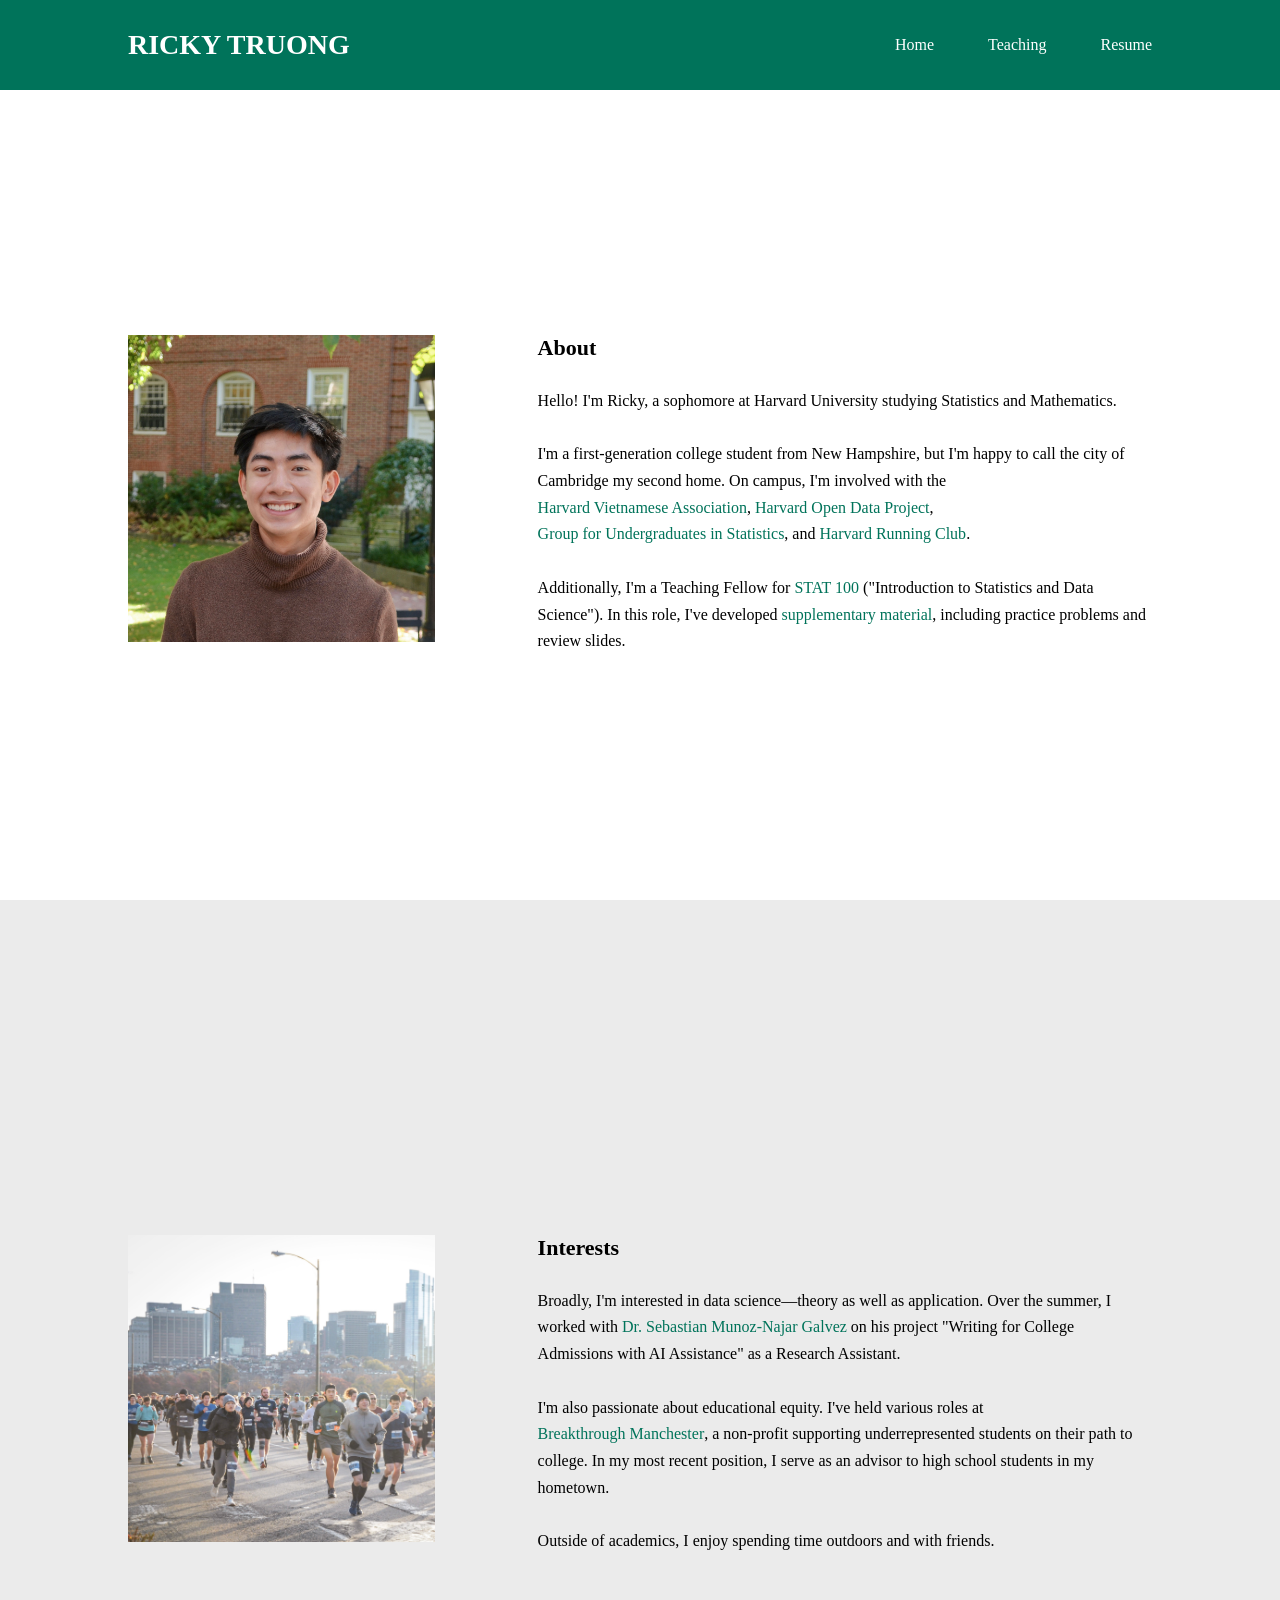
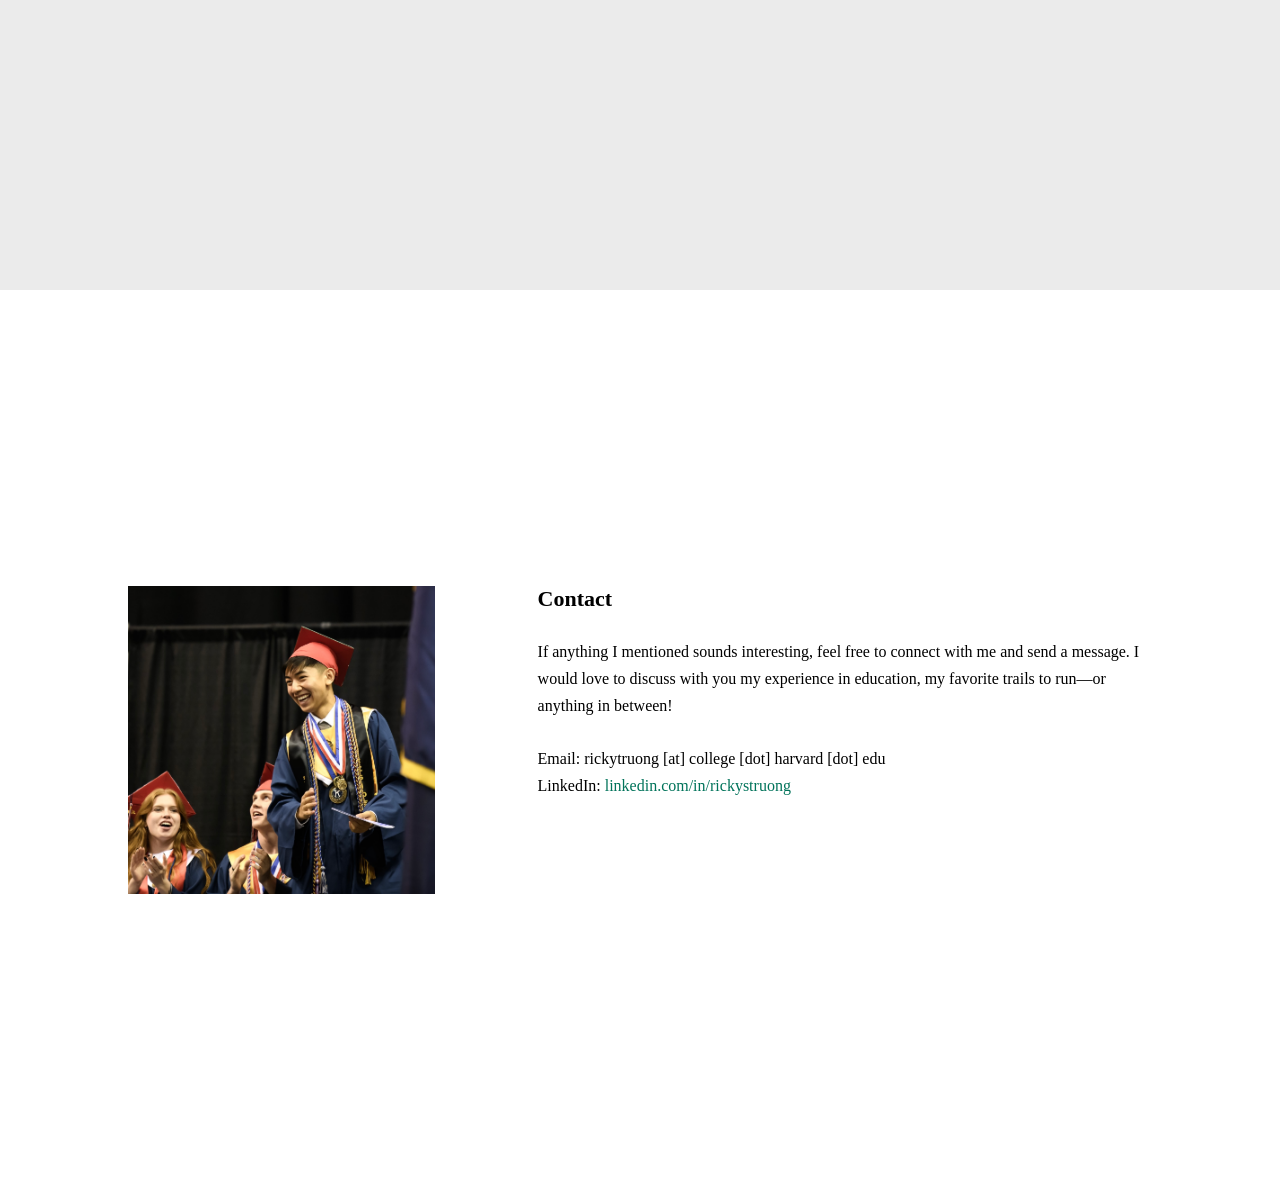
==== index.html @ 7800cd8e "Update index.html" ====
<!DOCTYPE html>
<html lang="en">
  <head>
    <meta charset="utf-8">
    <meta name="viewport" content="width=device-width, initial-scale=1">
    <title>Ricky Truong</title>
    <link rel="stylesheet" href="index.css">
    <script defer src="index.js"></script>
  </head>

  <body>
    <!-- Nav Bar -->
    <nav class="nav">
      <!-- Padding -->
      <div class="padding">
        <!-- Logo -->
        <a class="logo" href="index.html">
          <h1>RICKY TRUONG</h1>
        </a>
        <!-- Links -->
        <ul class="nav-link">
          <li><a class="header-link" href="index.html">Home</a></li>
          <li><a class="header-link" href="teaching.html">Teaching</a></li>
          <li><a class="header-link" href="ricky_truong_public_resume.pdf#zoom=page-fit" target="_blank" rel="noopener noreferrer">Resume</a></li>
        </ul>
      </div>
    </nav>

    <!-- Section: About -->
    <section id="about">
      <!-- Container -->
      <div class="container">
        <!-- Image -->
        <div class="hidden">
          <div class="image">
            <img src="headshot.jpg" alt="Ricky Truong, Headshot">
          </div>
        </div>
        <!-- Text -->
        <div class="hidden">
          <div class="text">
            <h2>
              About
            </h2>
          </div>
        </div>
        <!-- Text -->
        <div class="hidden">
          <div class="text">
            <p>
              <br>
              Hello! I'm Ricky, a sophomore at Harvard University studying Statistics and Mathematics.
            </p>
          </div>
        </div>
        <!-- Text -->
        <div class="hidden">
          <div class="text">
            <p>
              <br>
              I'm a first-generation college student from New Hampshire, but I'm happy to call the city of Cambridge my second home.
              On campus, I'm involved with the
              <a class="paragraph-link" href="https://harvardhva.wixsite.com/harvardviet" target="_blank" rel="noopener noreferrer">Harvard Vietnamese Association</a>,
              <a class="paragraph-link" href="https://hodp.org/" target="_blank" rel="noopener noreferrer">Harvard Open Data Project</a>,
              <a class="paragraph-link" href="https://gushclub.org/" target="_blank" rel="noopener noreferrer">Group for Undergraduates in Statistics</a>, and
              <a class="paragraph-link" href="http://harvardrunningclub.com/" target="_blank" rel="noopener noreferrer">Harvard Running Club</a>.
            </p>
          </div>
        </div>
        <!-- Text -->
        <div class="hidden">
          <div class="text">
            <p>
              <br>
              Additionally, I'm a Teaching Fellow for
              <a class="paragraph-link" href="https://qrd.college.harvard.edu/directory/stat-100/" target="_blank" rel="noopener noreferrer">STAT 100</a>
              ("Introduction to Statistics and Data Science").
              In this role, I've developed
              <a class="paragraph-link" href="teaching.html" rel="noopener noreferrer">supplementary material</a>,
              including practice problems and review slides.
            </p>
          </div>
        </div>
      </div>
    </section>

    <!-- Section: Interests -->
    <section id="interests">
      <!-- Container -->
      <div class="container">
        <!-- Image -->
        <div class="hidden">
          <div class="image">
            <img src="running.jpg" alt="Ricky Truong, Cambridge Half Marathon">
          </div>
        </div>
        <!-- Text -->
        <div class="hidden">
          <div class="text">
            <h2>
              Interests
            </h2>
          </div>
        </div>
        <!-- Text -->
        <div class="hidden">
          <div class="text">
            <p>
              <br>
              Broadly, I'm interested in data science—theory as well as application.
              Over the summer, I worked with
              <a class="paragraph-link" href="https://www.gse.harvard.edu/directory/faculty/sebastian-munoz-najar-galvez" target="_blank" rel="noopener noreferrer">Dr. Sebastian Munoz-Najar Galvez</a>
              on his project "Writing for College Admissions with AI Assistance" as a Research Assistant.
            </p>
          </div>
        </div>
        <!-- Text -->
        <div class="hidden">
          <div class="text">
            <p>
              <br>
              I'm also passionate about educational equity.
              I've held various roles at
              <a class="paragraph-link" href="https://www.breakthroughmanchester.org/" target="_blank" rel="noopener noreferrer">Breakthrough Manchester</a>,
              a non-profit supporting underrepresented students on their path to college.
              In my most recent position, I serve as an advisor to high school students in my hometown.
            </p>
          </div>
        </div>
        <!-- Text -->
        <div class="hidden">
          <div class="text">
            <p>
              <br>
              Outside of academics, I enjoy spending time outdoors and with friends.
            </p>
          </div>
        </div>
      </div>
    </section>

    <!-- Section: Contact -->
    <section id="contact">
      <!-- Container -->
      <div class="container">
        <!-- Image -->
        <div class="hidden">
          <div class="image">
            <img src="graduation.png" alt="Ricky Truong, High School Graduation">
          </div>
        </div>
        <!-- Text -->
        <div class="hidden">
          <div class="text">
            <h2>
              Contact
            </h2>
          </div>
        </div>
        <!-- Text -->
        <div class="hidden">
          <div class="text">
            <p>
              <br>
              If anything I mentioned sounds interesting, feel free to connect with me and send a message.
              I would love to discuss with you my experience in education, my favorite trails to run—or anything in between!
            </p>
          </div>
        </div>
        <!-- Text -->
        <div class="hidden">
          <div class="text">
            <p>
              <br>
              Email: rickytruong [at] college [dot] harvard [dot] edu
            </p>
          </div>
        </div>
        <!-- Text -->
        <div class="hidden">
          <div class="text">
            <p>
              LinkedIn:
              <a class="paragraph-link" href="https://www.linkedin.com/in/rickystruong" target="_blank" rel="noopener noreferrer">linkedin.com/in/rickystruong</a>
            </p>
          </div>
        </div>
      </div>
    </section>
  </body>
</html>
---- index.css ----
/* Variables */
:root{
    --teal:rgba(0, 115, 90, 1);
    --teal-hover:rgba(0, 115, 90, 0.67);
    --white-hover:rgba(255, 255, 255, 0.67);
    --space-grey:rgba(235, 235, 235, 1);
    --nav-height:90px;
}

/* Universal */
*, *::before, *::after{
    font-family:'Georgia';
    box-sizing:content-box;
    margin:0;
    padding:0;
}
html, body{
    height:100%;
    width:100%;
    scroll-behavior:smooth;
}
a{
    text-decoration:none;
    cursor:pointer;
}
ul{
    list-style:none;
}

/* Navigation Bar */
.nav{
    height:var(--nav-height);
    background-color:var(--teal);
    transition:0.5s;
    z-index:2;
    position:fixed;
    width:100%;
}
.nav-hidden{
    transform:translateY(calc(-1 * var(--nav-height)));
}
.nav .padding{
    display:flex;
    justify-content:flex-end;
    align-items:center;
    height:var(--nav-height);
    padding:0 10%;
}
.nav-link li{
    display:inline-block;
    padding:0 25px;
}
.nav-link li:nth-child(3){
    padding-right:0;
}
.nav-link li a{
    color:white;
    font-size:16px;
}
.logo{
    margin-right:auto;
}
h1{
    font-weight:bold;
    font-size:28px;
    color:white;
}
h1:hover, .header-link:hover{
    color:var(--white-hover);
}

/* Text */
h2{
    font-size:22px;
    color:black;
}
p{
    font-size:16px;
    line-height:1.67;
    text-align:left;
    color:black;
}
.paragraph-link{
    display:inline-block;
    position:relative;
    color:var(--teal);
}
.paragraph-link::before{
    content:"";
    position:absolute;
    left:0;
    bottom:0;
    width:0;
    height:2px;
    background-color:var(--teal-hover);
    transition:0.5s ease;
}
.paragraph-link:hover{
    color:var(--teal-hover);
}
.paragraph-link:hover::before{
    width:100%;
}

/* Sections */
section{
    height:100%;
    width:100%;
    display:grid;
    place-items:center;
    align-content:center;
}
section .content{
    display:grid;
    place-items:center;
    justify-content:space-between;
    flex-direction:column;
}
section .container{
    padding:0 10%;
}
section .container img{
    width:30%;
    float:left;
}
section .container .text{
    padding-left:40%;
}
#about{
    padding-top:var(--nav-height);
    height:calc(100% - var(--nav-height));
}
#interests{
    height:110%;
    background-color:var(--space-grey);
}

/* JavaScript Animations */
.container .hidden{
    opacity:0;
    filter:blur(5px);
    transition:all 1.25s ease;
}
.container .hidden:nth-child(1){
    transition-delay:0.1s;
}
.container .hidden:nth-child(2){
    transition-delay:0.15s;
}
.container .hidden:nth-child(3){
    transition-delay:0.2s;
}
.container .hidden:nth-child(4){
    transition-delay:0.25s;
}
.container .hidden:nth-child(5){
    transition-delay:0.3s;
}
.container .appear{
    opacity:1;
    filter:blur(0);
}

/* Responsive */
@media(prefers-reduced-motion){
    .container{
        transition:none;
    }
}
@media screen and (orientation:portrait){
    /* Variables */
    :root{
        --nav-height:70px;
    }
    /* Text */
    h1{
        font-size:16px;
    }
    h2{
        font-size:16px;
    }
    p{
        font-size:12px;
    }
    .nav-link li a{
        font-size:10px;
    }
    /* Navigation Bar */
    .nav-link li{
        padding:0 10px;
    }
    /* Sections (ONLY FOR INDEX.CSS, NOT FOR TEACHING.CSS) */
    section .container{
        display:block;
    }
    section .container img{
        width:50%;
        padding: 0 25% 10% 25%;
    }
    section .container .text{
        padding:0;
    }
}
@media screen and (max-width:1000px) and (max-height:500px){
    /* Variables */
    :root{
        --nav-height:70px;
    }
    /* Text */
    h1{
        font-size:18px;
    }
    h2{
        font-size:14px;
    }
    p{
        font-size:10px;
    }
    .nav-link li a{
        font-size:12px;
    }
    /* Navigation Bar */
    .nav-link li{
        padding:0 20px;
    }
    /* Sections (ONLY FOR INDEX.CSS, NOT FOR TEACHING.CSS) */
    section .container img{
        width:25%;
    }
    section .container .text{
        padding-left:35%;
    }
}

/* Padding/Margin: Top Right Bottom Left */
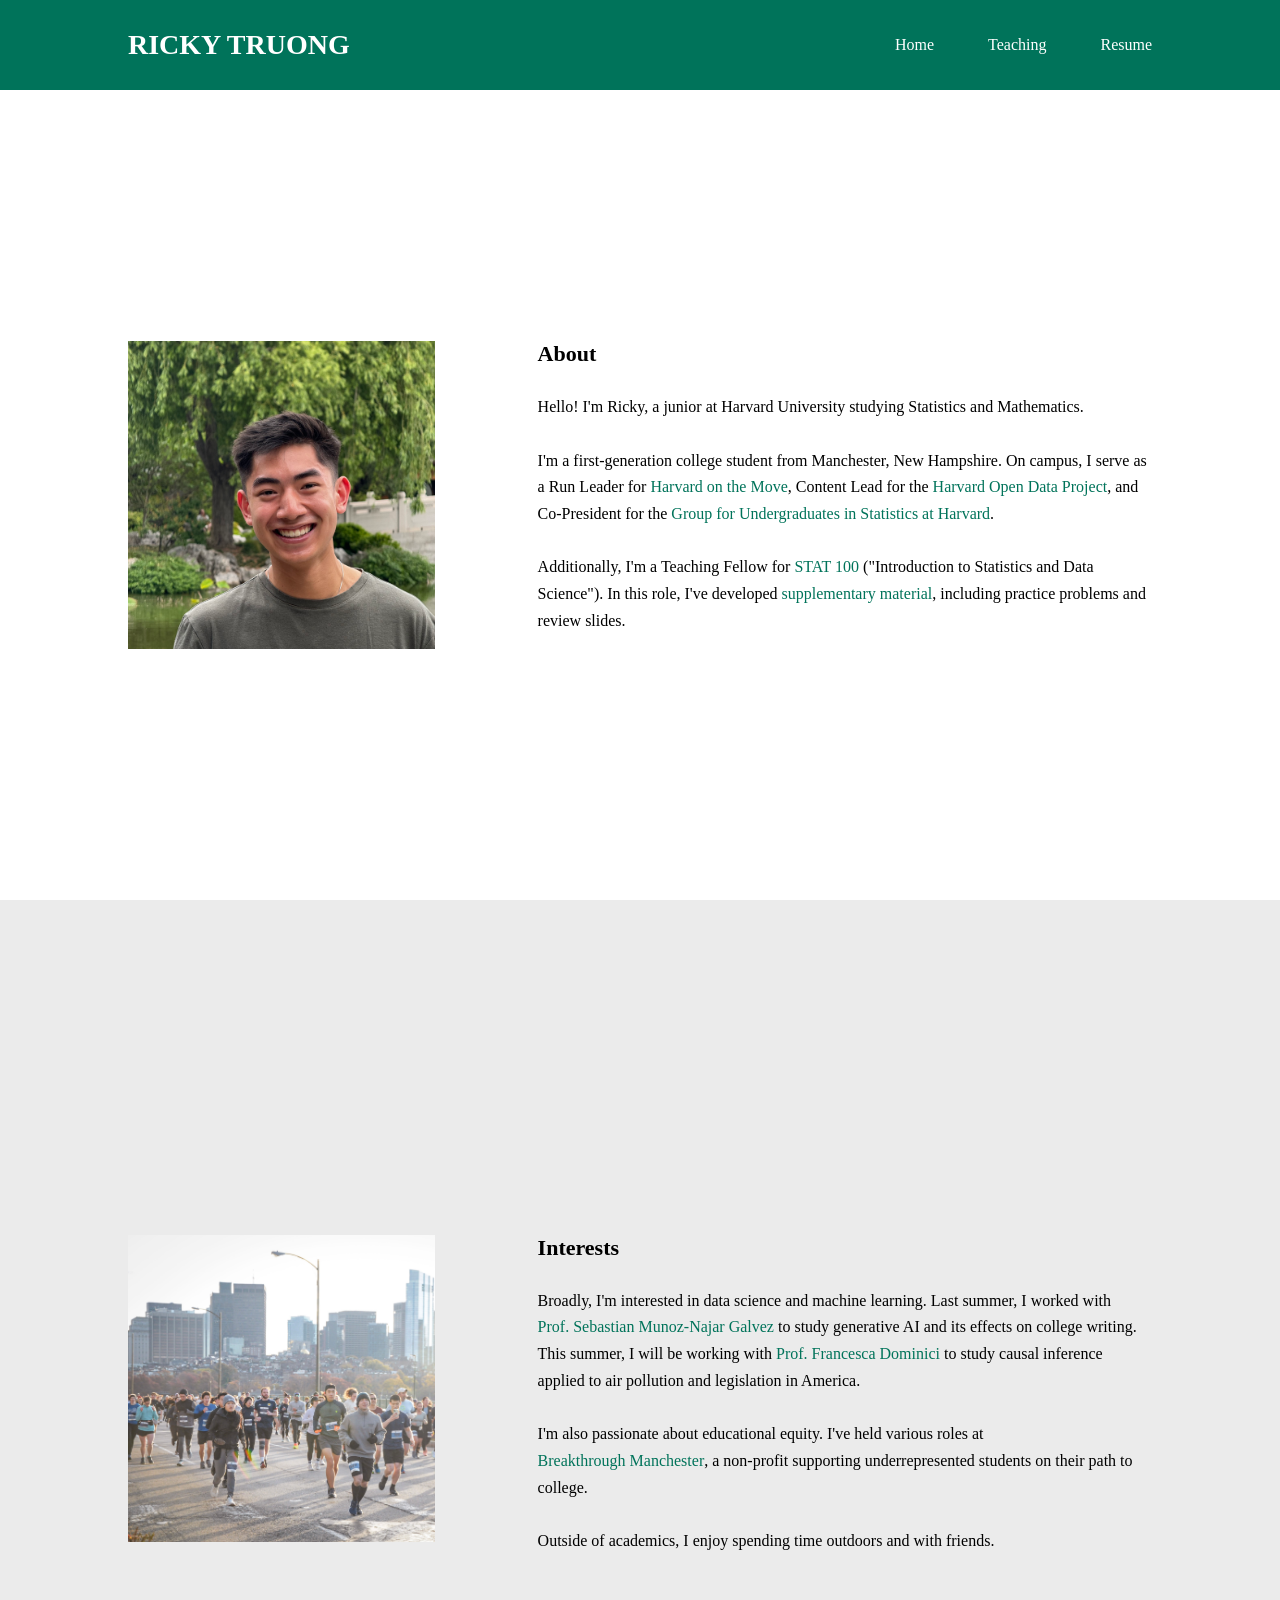
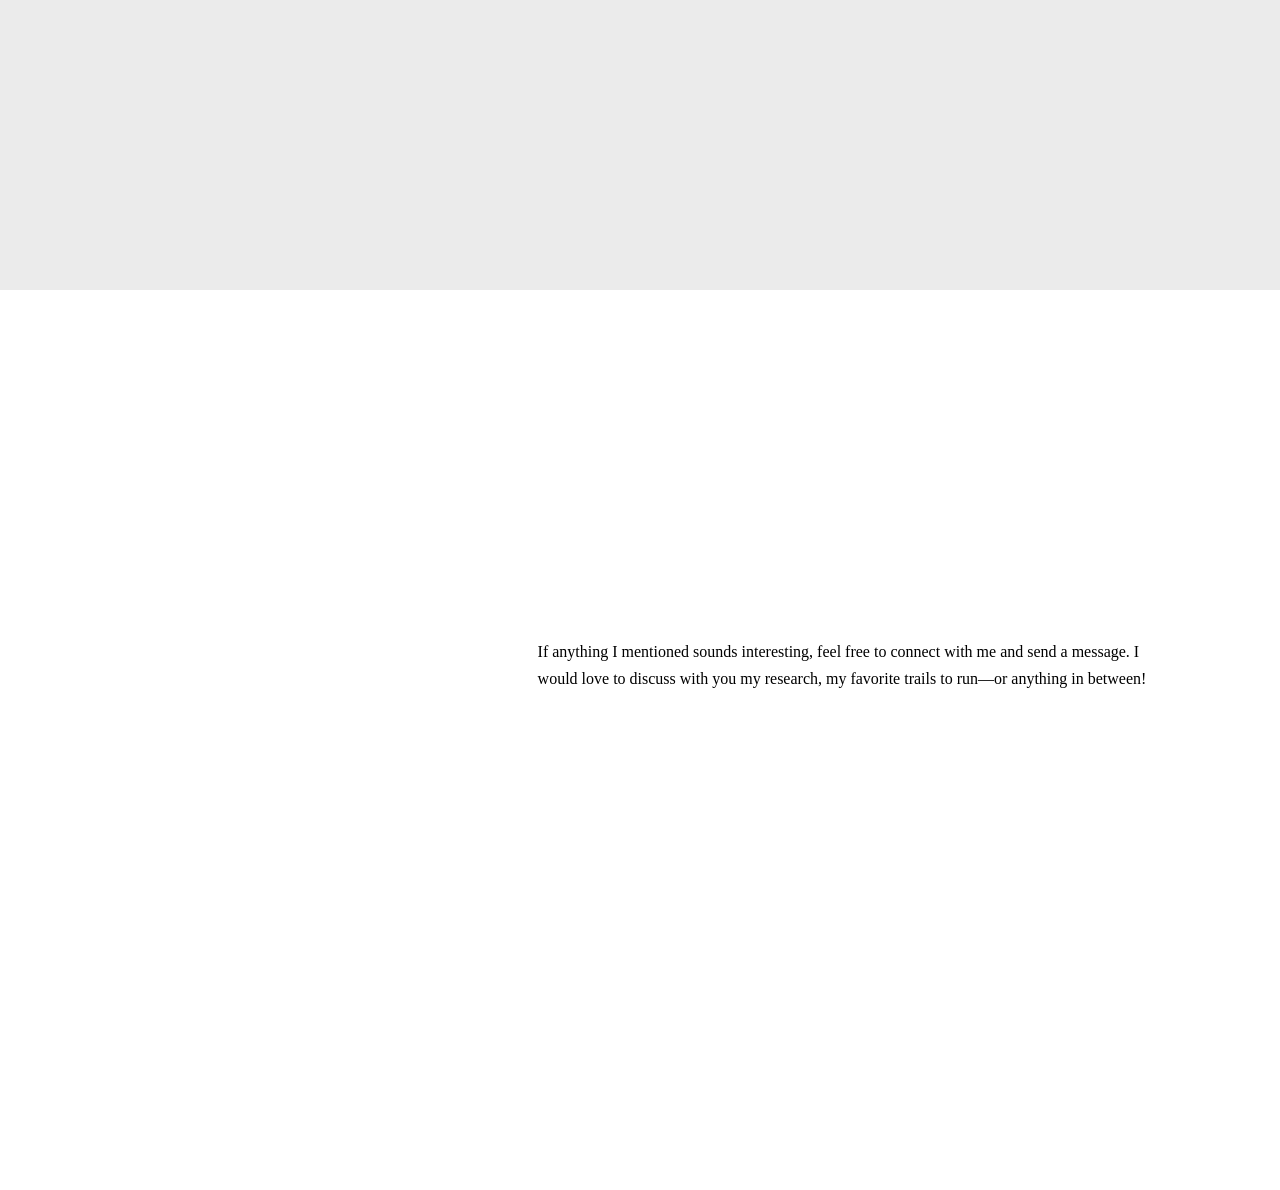
==== commit 0907789c: "Add files via upload" ====
--- a/index.html
+++ b/index.html
@@ -33,7 +33,7 @@
         <!-- Image -->
         <div class="hidden">
           <div class="image">
-            <img src="headshot.jpg" alt="Ricky Truong, Headshot">
+            <img src="photo.png" alt="Ricky Truong, Photo">
           </div>
         </div>
         <!-- Text -->
@@ -49,7 +49,7 @@
           <div class="text">
             <p>
               <br>
-              Hello! I'm Ricky, a sophomore at Harvard University studying Statistics and Mathematics.
+              Hello! I'm Ricky, a junior at Harvard University studying Statistics and Mathematics.
             </p>
           </div>
         </div>
@@ -58,12 +58,13 @@
           <div class="text">
             <p>
               <br>
-              I'm a first-generation college student from New Hampshire, but I'm happy to call the city of Cambridge my second home.
-              On campus, I'm involved with the
-              <a class="paragraph-link" href="https://harvardhva.wixsite.com/harvardviet" target="_blank" rel="noopener noreferrer">Harvard Vietnamese Association</a>,
+              I'm a first-generation college student from Manchester, New Hampshire.
+              On campus, I serve as a Run Leader for
+              <a class="paragraph-link" href="https://wellness.huhs.harvard.edu/your-wellbeing/physical-activity/harvard-on-the-move/" target="_blank" rel="noopener noreferrer">Harvard on the Move</a>,
+              Content Lead for the
               <a class="paragraph-link" href="https://hodp.org/" target="_blank" rel="noopener noreferrer">Harvard Open Data Project</a>,
-              <a class="paragraph-link" href="https://gushclub.org/" target="_blank" rel="noopener noreferrer">Group for Undergraduates in Statistics</a>, and
-              <a class="paragraph-link" href="http://harvardrunningclub.com/" target="_blank" rel="noopener noreferrer">Harvard Running Club</a>.
+              and Co-President for the
+              <a class="paragraph-link" href="https://gushclub.org/" target="_blank" rel="noopener noreferrer">Group for Undergraduates in Statistics at Harvard</a>.
             </p>
           </div>
         </div>
@@ -107,10 +108,13 @@
           <div class="text">
             <p>
               <br>
-              Broadly, I'm interested in data science—theory as well as application.
-              Over the summer, I worked with
-              <a class="paragraph-link" href="https://www.gse.harvard.edu/directory/faculty/sebastian-munoz-najar-galvez" target="_blank" rel="noopener noreferrer">Dr. Sebastian Munoz-Najar Galvez</a>
-              on his project "Writing for College Admissions with AI Assistance" as a Research Assistant.
+              Broadly, I'm interested in data science and machine learning.
+              Last summer, I worked with
+              <a class="paragraph-link" href="https://www.gse.harvard.edu/directory/faculty/sebastian-munoz-najar-galvez" target="_blank" rel="noopener noreferrer">Prof. Sebastian Munoz-Najar Galvez</a>
+              to study generative AI and its effects on college writing.
+              This summer, I will be working with
+              <a class="paragraph-link" href="https://hsph.harvard.edu/profile/francesca-dominici/" target="_blank" rel="noopener noreferrer">Prof. Francesca Dominici</a>
+              to study causal inference applied to air pollution and legislation in America.
             </p>
           </div>
         </div>
@@ -123,7 +127,6 @@
               I've held various roles at
               <a class="paragraph-link" href="https://www.breakthroughmanchester.org/" target="_blank" rel="noopener noreferrer">Breakthrough Manchester</a>,
               a non-profit supporting underrepresented students on their path to college.
-              In my most recent position, I serve as an advisor to high school students in my hometown.
             </p>
           </div>
         </div>
@@ -163,7 +166,7 @@
             <p>
               <br>
               If anything I mentioned sounds interesting, feel free to connect with me and send a message.
-              I would love to discuss with you my experience in education, my favorite trails to run—or anything in between!
+              I would love to discuss with you my research, my favorite trails to run—or anything in between!
             </p>
           </div>
         </div>
@@ -188,4 +191,4 @@
       </div>
     </section>
   </body>
-</html>
+</html>
--- a/index.css
+++ b/index.css
@@ -232,4 +232,4 @@
     }
 }
 
-/* Padding/Margin: Top Right Bottom Left */
+/* Padding/Margin: Top Right Bottom Left */
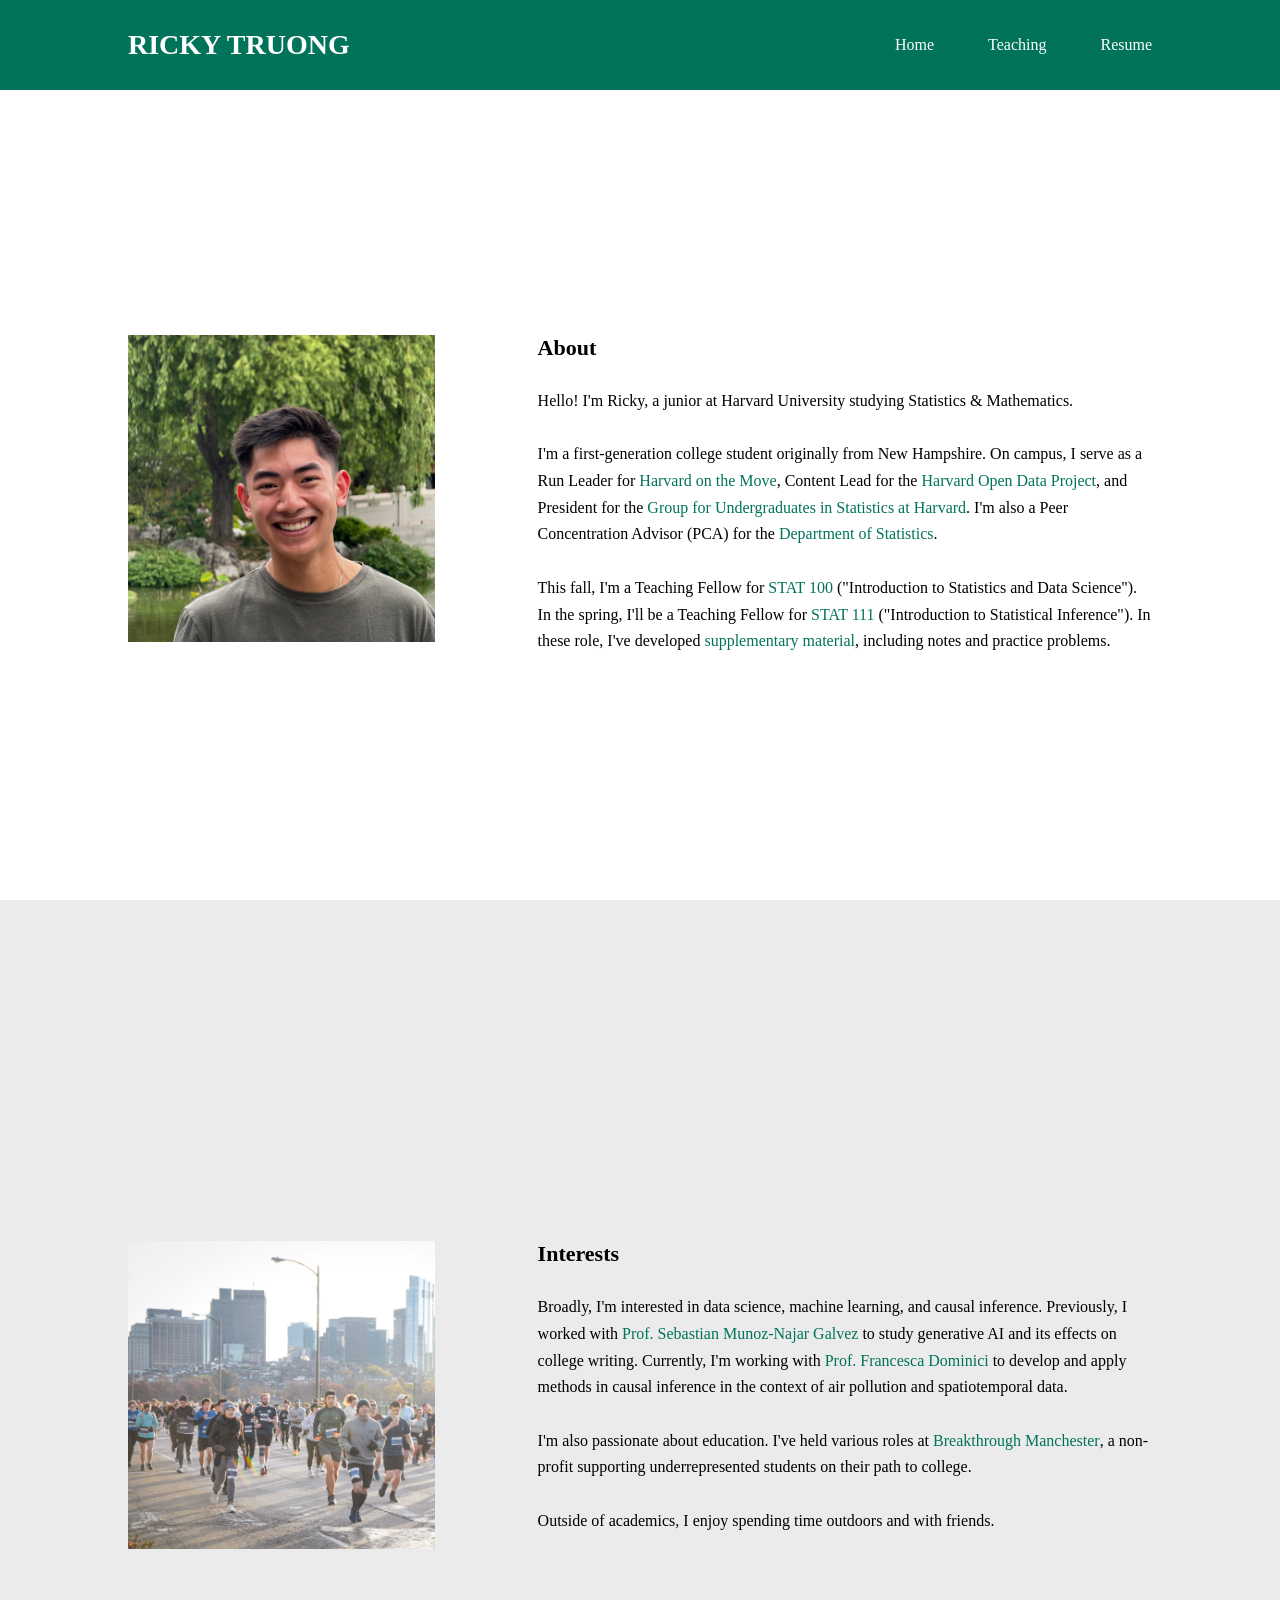
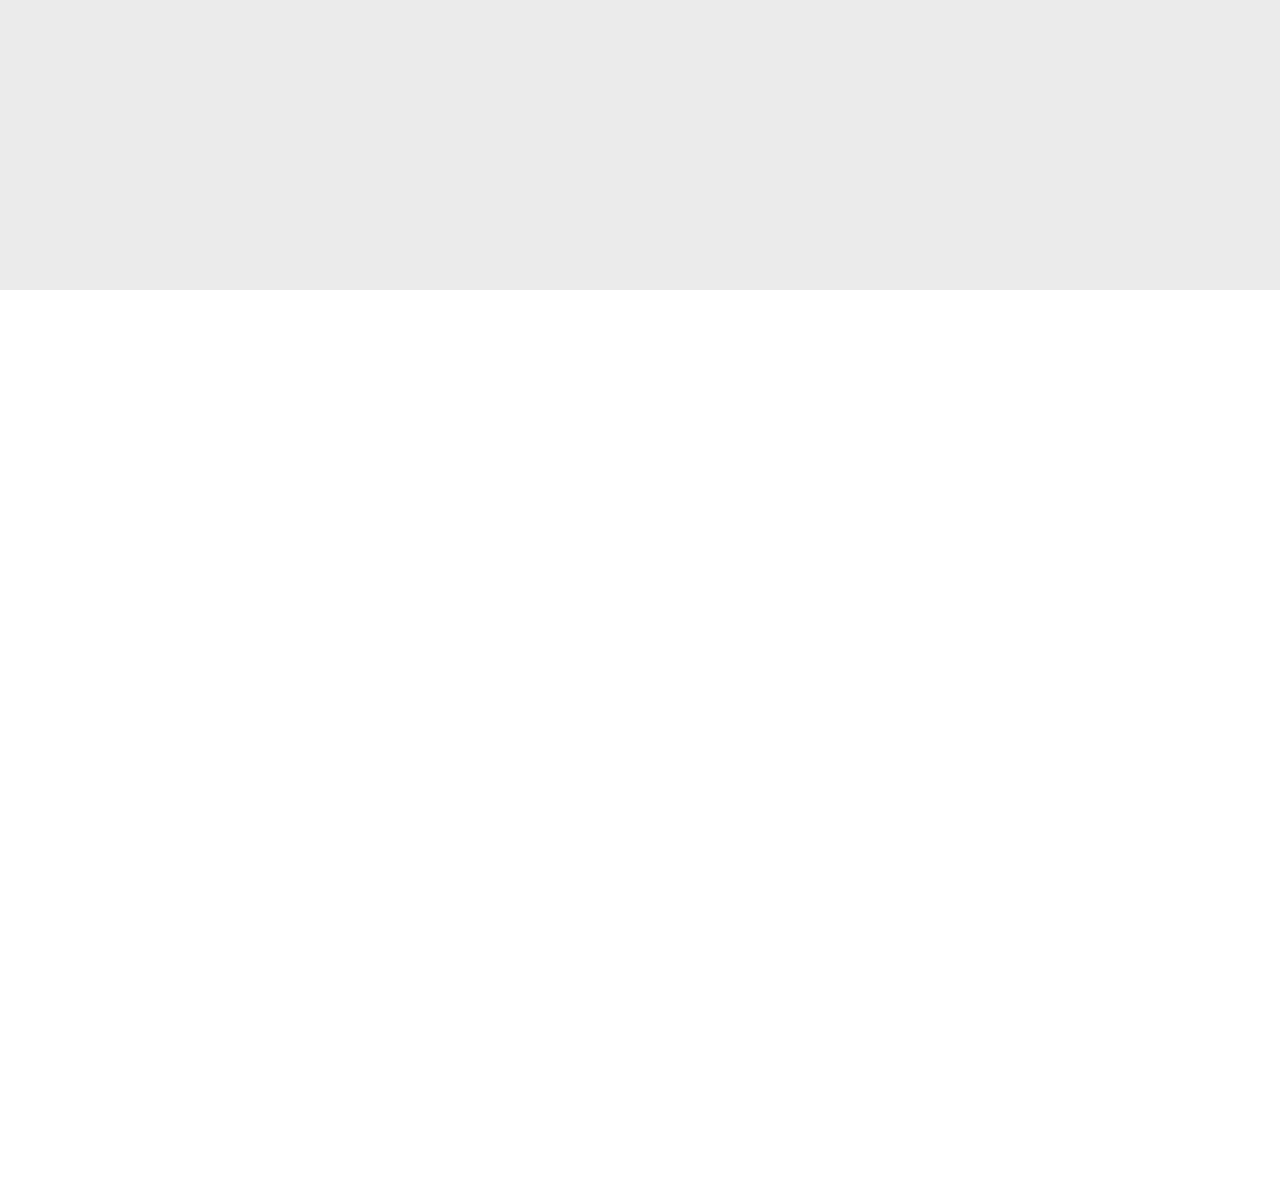
==== commit 8e72aa7b: "Add files via upload" ====
--- a/index.html
+++ b/index.html
@@ -49,36 +49,41 @@
           <div class="text">
             <p>
               <br>
-              Hello! I'm Ricky, a junior at Harvard University studying Statistics and Mathematics.
-            </p>
-          </div>
-        </div>
-        <!-- Text -->
-        <div class="hidden">
-          <div class="text">
-            <p>
-              <br>
-              I'm a first-generation college student from Manchester, New Hampshire.
+              Hello! I'm Ricky, a junior at Harvard University studying Statistics & Mathematics.
+            </p>
+          </div>
+        </div>
+        <!-- Text -->
+        <div class="hidden">
+          <div class="text">
+            <p>
+              <br>
+              I'm a first-generation college student originally from New Hampshire.
               On campus, I serve as a Run Leader for
               <a class="paragraph-link" href="https://wellness.huhs.harvard.edu/your-wellbeing/physical-activity/harvard-on-the-move/" target="_blank" rel="noopener noreferrer">Harvard on the Move</a>,
               Content Lead for the
               <a class="paragraph-link" href="https://hodp.org/" target="_blank" rel="noopener noreferrer">Harvard Open Data Project</a>,
-              and Co-President for the
+              and President for the
               <a class="paragraph-link" href="https://gushclub.org/" target="_blank" rel="noopener noreferrer">Group for Undergraduates in Statistics at Harvard</a>.
-            </p>
-          </div>
-        </div>
-        <!-- Text -->
-        <div class="hidden">
-          <div class="text">
-            <p>
-              <br>
-              Additionally, I'm a Teaching Fellow for
+              I'm also a Peer Concentration Advisor (PCA) for the 
+              <a class="paragraph-link" href="https://statistics.fas.harvard.edu/" target="_blank" rel="noopener noreferrer">Department of Statistics</a>.
+            </p>
+          </div>
+        </div>
+        <!-- Text -->
+        <div class="hidden">
+          <div class="text">
+            <p>
+              <br>
+              This fall, I'm a Teaching Fellow for
               <a class="paragraph-link" href="https://qrd.college.harvard.edu/directory/stat-100/" target="_blank" rel="noopener noreferrer">STAT 100</a>
               ("Introduction to Statistics and Data Science").
-              In this role, I've developed
+              In the spring, I'll be a Teaching Fellow for
+              <a class="paragraph-link" href="https://qrd.college.harvard.edu/directory/stat-111/" target="_blank" rel="noopener noreferrer">STAT 111</a>
+              ("Introduction to Statistical Inference").
+              In these role, I've developed
               <a class="paragraph-link" href="teaching.html" rel="noopener noreferrer">supplementary material</a>,
-              including practice problems and review slides.
+              including notes and practice problems.
             </p>
           </div>
         </div>
@@ -108,22 +113,22 @@
           <div class="text">
             <p>
               <br>
-              Broadly, I'm interested in data science and machine learning.
-              Last summer, I worked with
+              Broadly, I'm interested in data science, machine learning, and causal inference.
+              Previously, I worked with
               <a class="paragraph-link" href="https://www.gse.harvard.edu/directory/faculty/sebastian-munoz-najar-galvez" target="_blank" rel="noopener noreferrer">Prof. Sebastian Munoz-Najar Galvez</a>
               to study generative AI and its effects on college writing.
-              This summer, I will be working with
+              Currently, I'm working with
               <a class="paragraph-link" href="https://hsph.harvard.edu/profile/francesca-dominici/" target="_blank" rel="noopener noreferrer">Prof. Francesca Dominici</a>
-              to study causal inference applied to air pollution and legislation in America.
-            </p>
-          </div>
-        </div>
-        <!-- Text -->
-        <div class="hidden">
-          <div class="text">
-            <p>
-              <br>
-              I'm also passionate about educational equity.
+              to develop and apply methods in causal inference in the context of air pollution and spatiotemporal data.
+            </p>
+          </div>
+        </div>
+        <!-- Text -->
+        <div class="hidden">
+          <div class="text">
+            <p>
+              <br>
+              I'm also passionate about education.
               I've held various roles at
               <a class="paragraph-link" href="https://www.breakthroughmanchester.org/" target="_blank" rel="noopener noreferrer">Breakthrough Manchester</a>,
               a non-profit supporting underrepresented students on their path to college.
@@ -188,6 +193,15 @@
             </p>
           </div>
         </div>
+        <!-- Text -->
+        <div class="hidden">
+          <div class="text">
+            <p>
+              GitHub:
+              <a class="paragraph-link" href="https://github.com/rickystruong" target="_blank" rel="noopener noreferrer">github.com/rickystruong</a>
+            </p>
+          </div>
+        </div>
       </div>
     </section>
   </body>
--- a/index.css
+++ b/index.css
@@ -156,6 +156,9 @@
 .container .hidden:nth-child(5){
     transition-delay:0.3s;
 }
+.container .hidden:nth-child(6){
+    transition-delay:0.35s;
+}
 .container .appear{
     opacity:1;
     filter:blur(0);
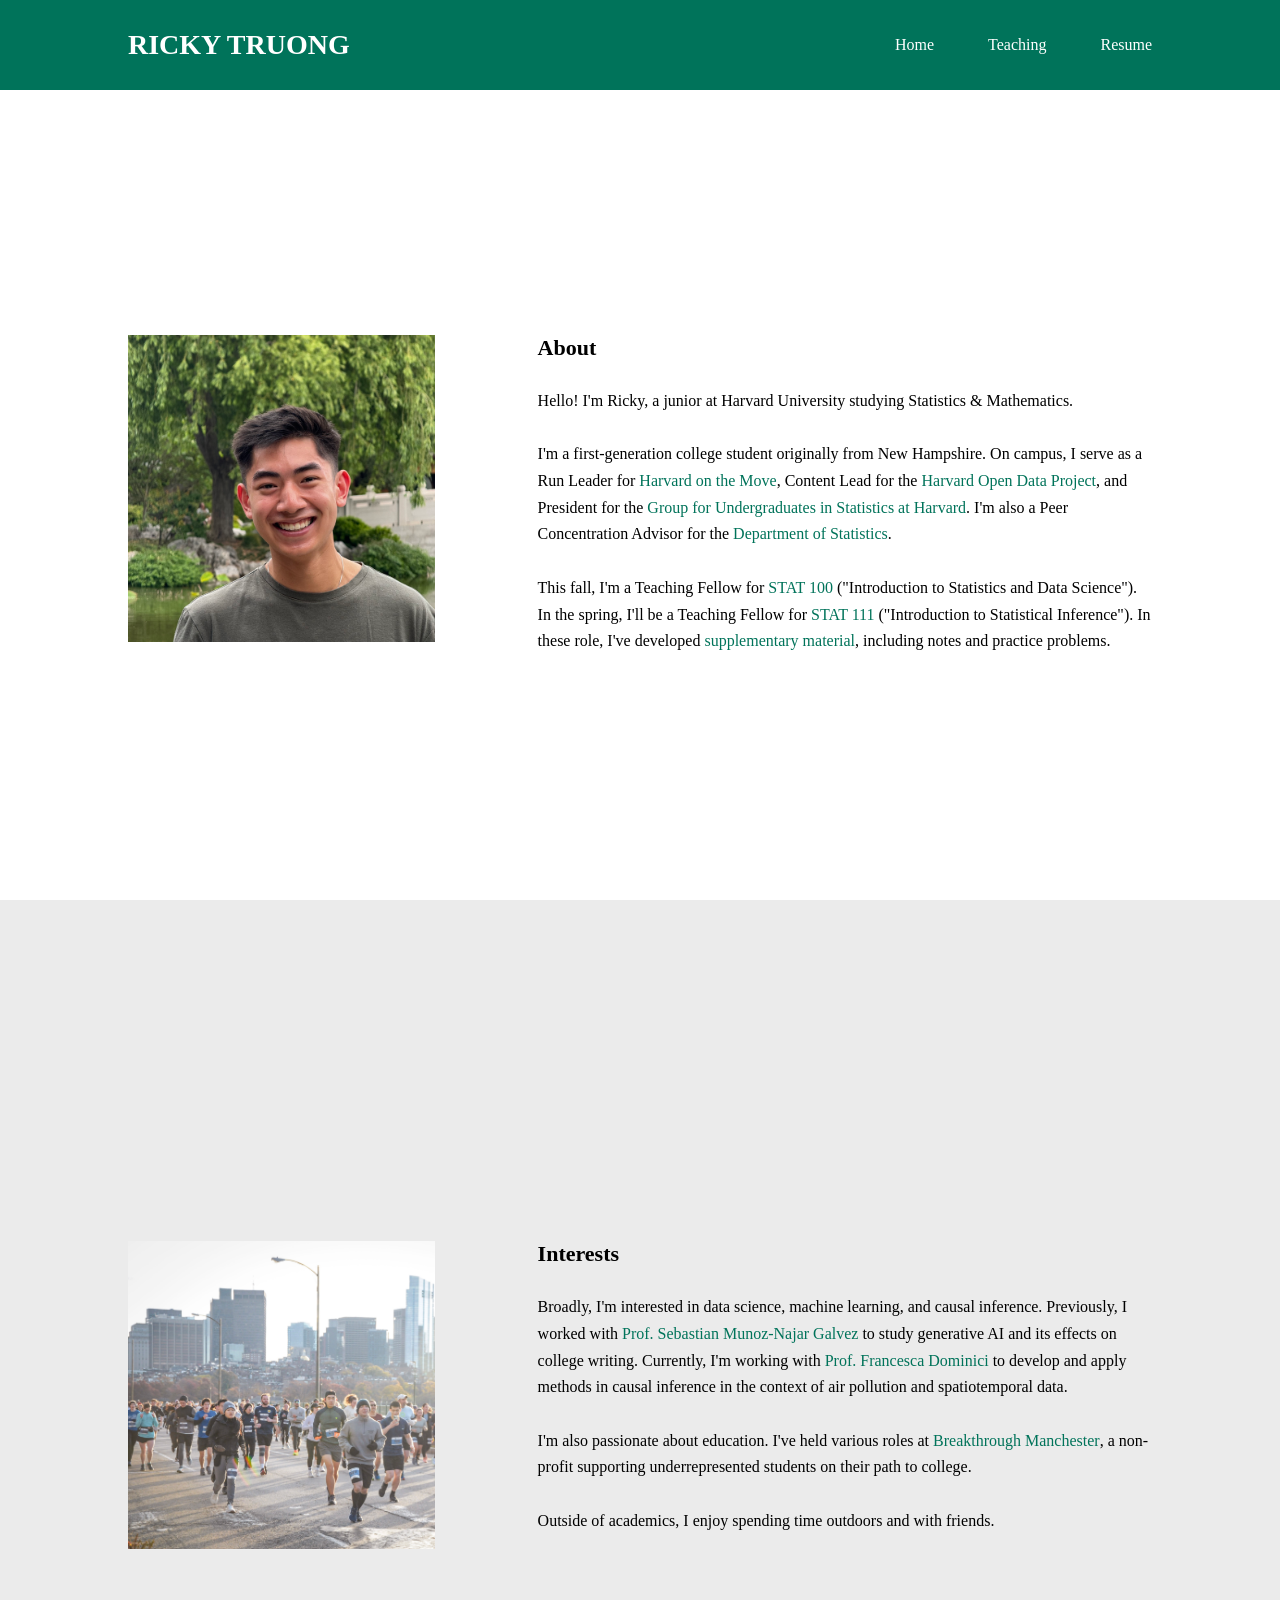
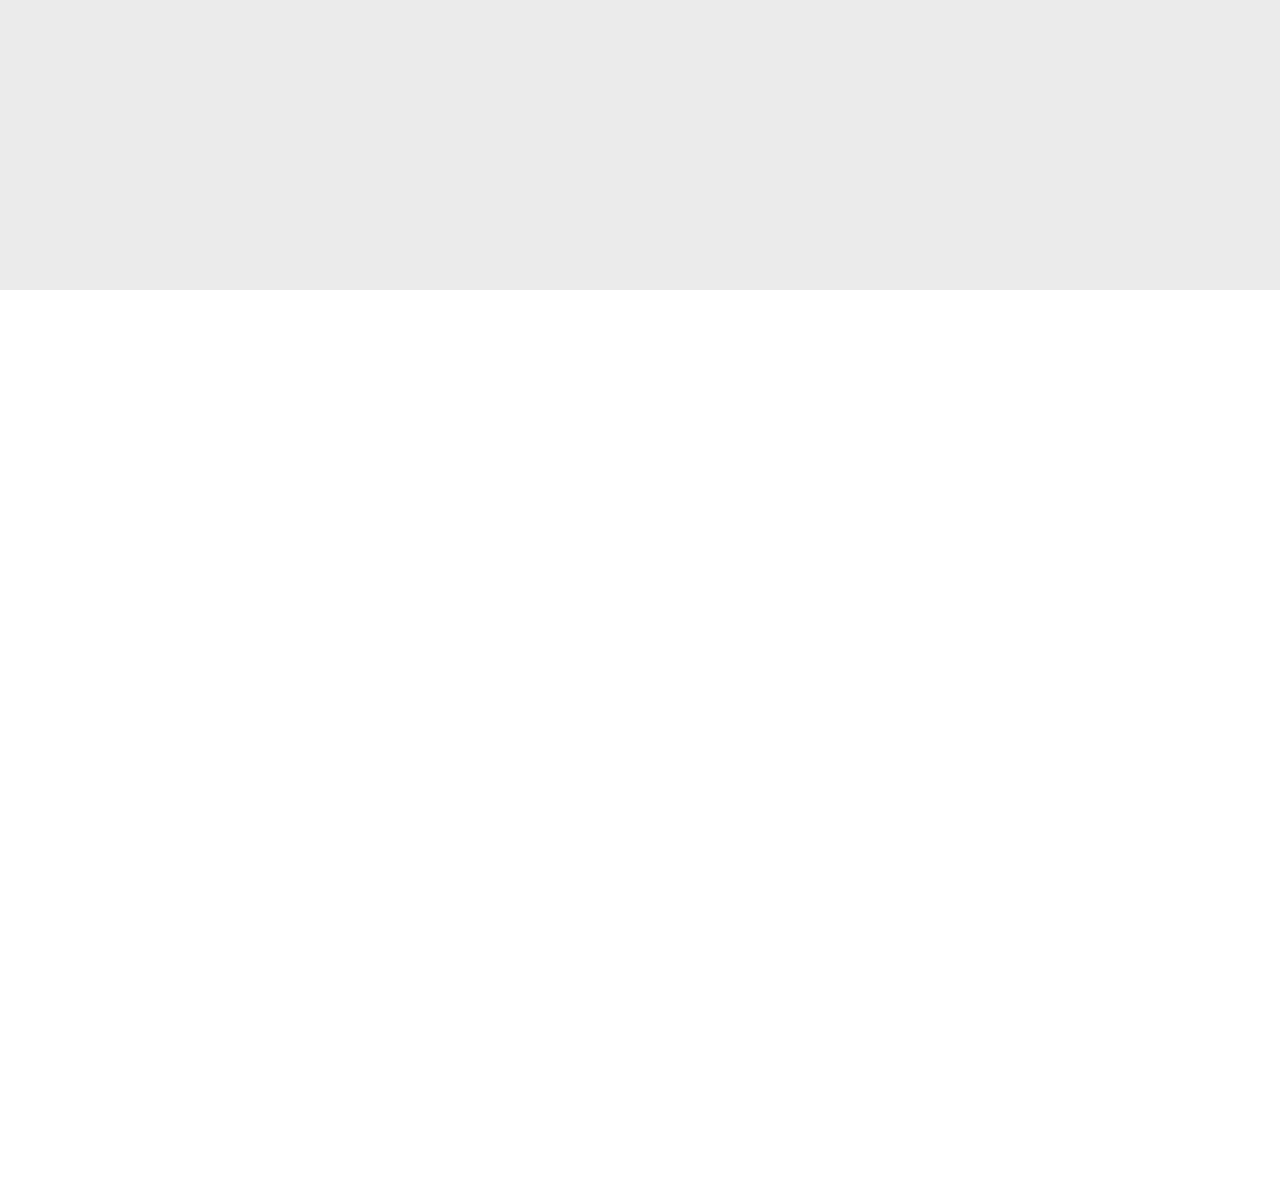
==== commit 9fc21e13: "Add files via upload" ====
--- a/index.html
+++ b/index.html
@@ -65,7 +65,7 @@
               <a class="paragraph-link" href="https://hodp.org/" target="_blank" rel="noopener noreferrer">Harvard Open Data Project</a>,
               and President for the
               <a class="paragraph-link" href="https://gushclub.org/" target="_blank" rel="noopener noreferrer">Group for Undergraduates in Statistics at Harvard</a>.
-              I'm also a Peer Concentration Advisor (PCA) for the 
+              I'm also a Peer Concentration Advisor for the 
               <a class="paragraph-link" href="https://statistics.fas.harvard.edu/" target="_blank" rel="noopener noreferrer">Department of Statistics</a>.
             </p>
           </div>
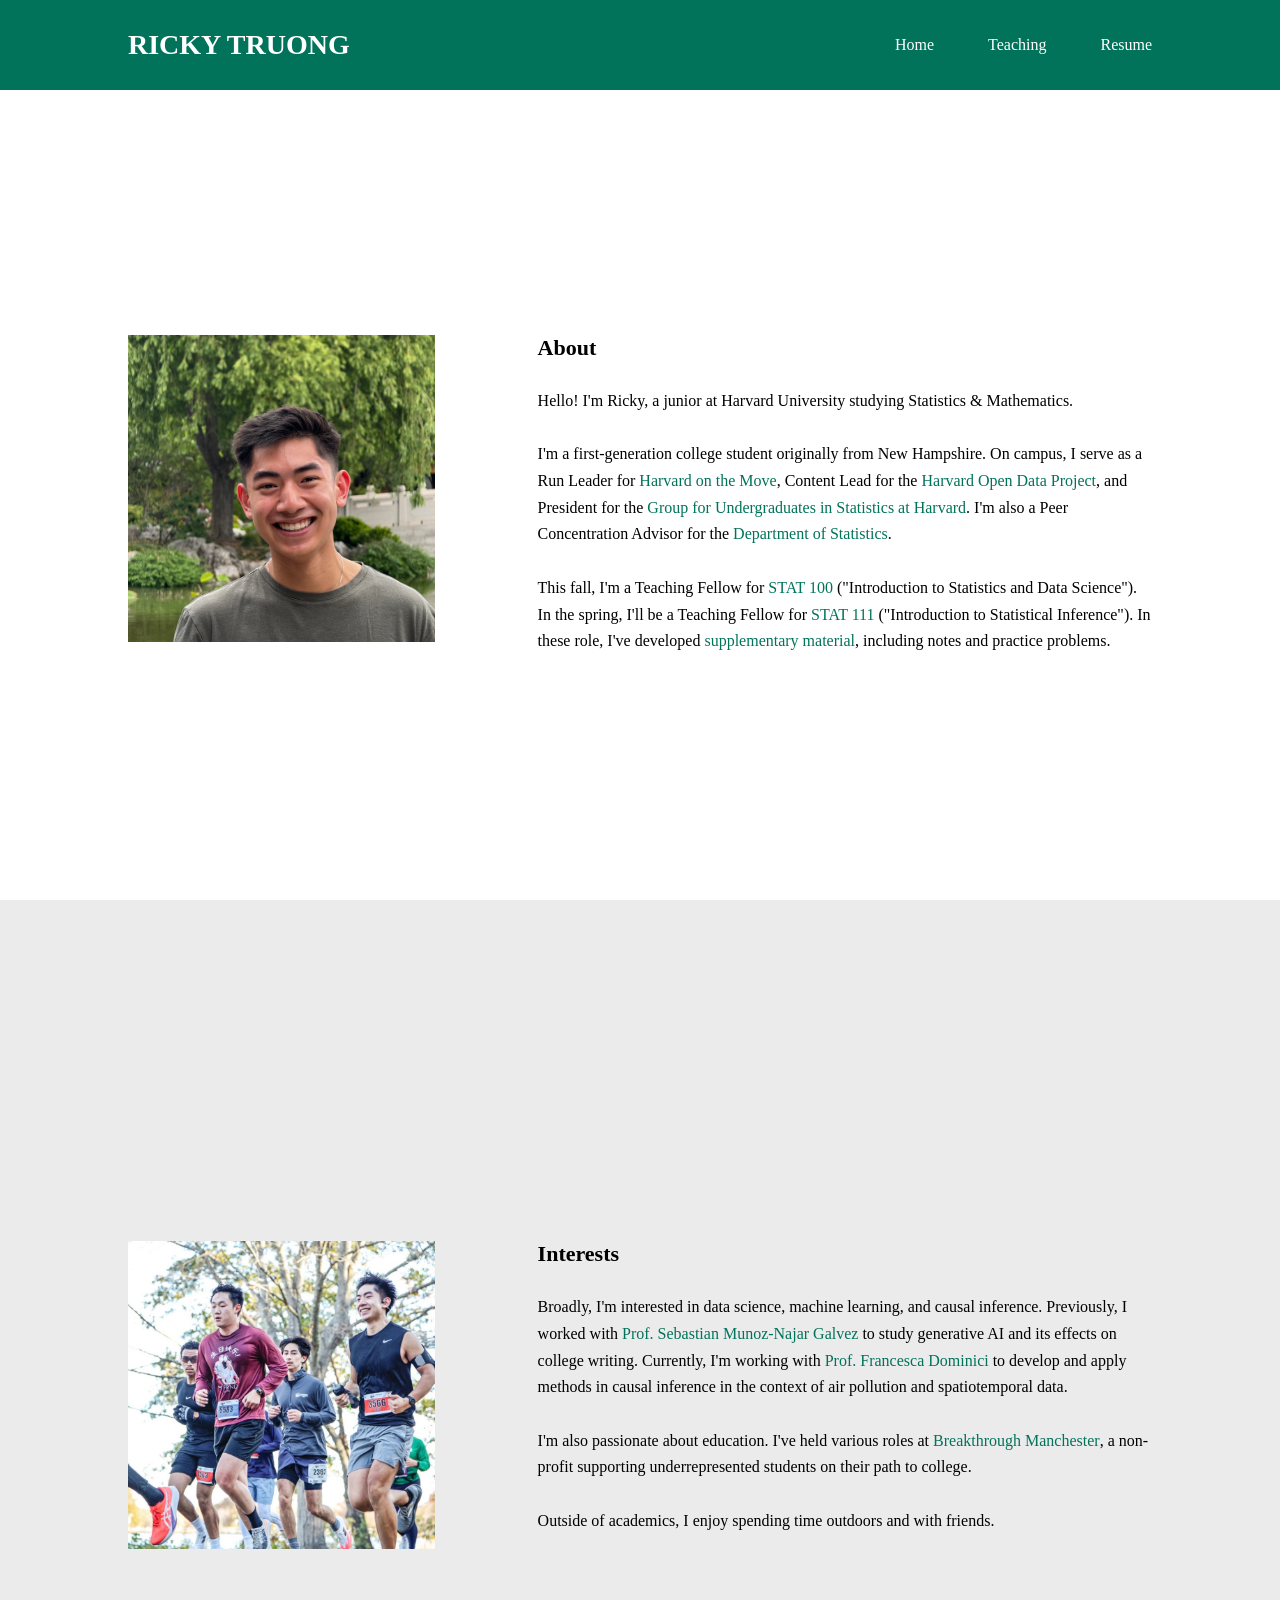
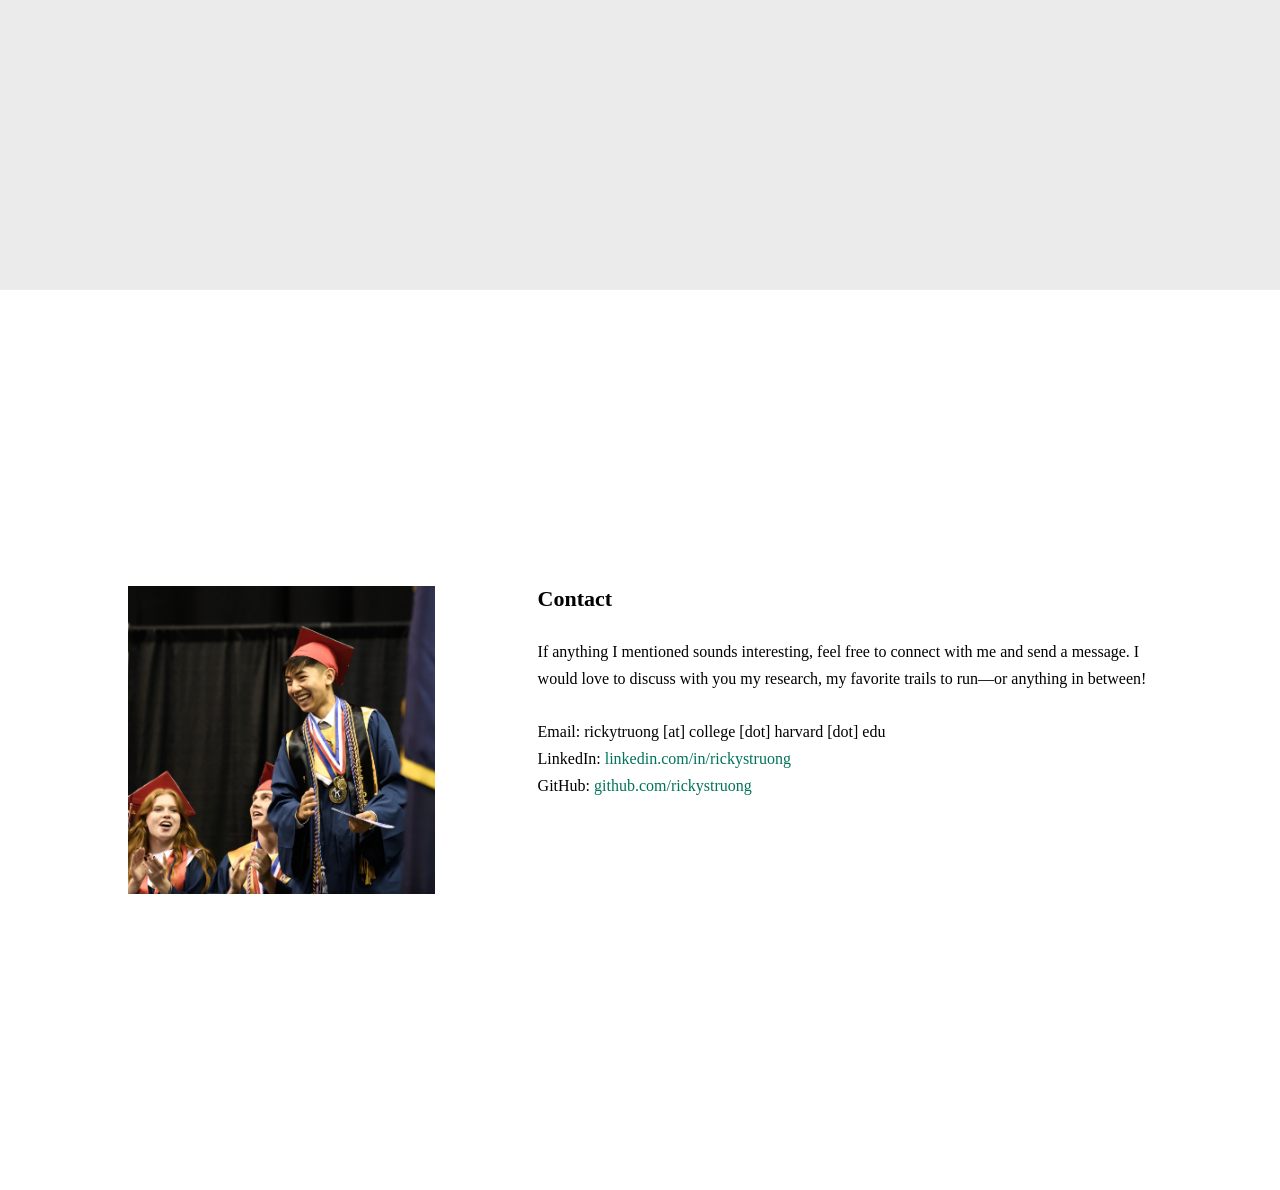
==== commit f9400a7b: "Add files via upload" ====
--- a/index.html
+++ b/index.html
@@ -97,7 +97,7 @@
         <!-- Image -->
         <div class="hidden">
           <div class="image">
-            <img src="running.jpg" alt="Ricky Truong, Cambridge Half Marathon">
+            <img src="running.png" alt="Ricky Truong, Cambridge Half Marathon">
           </div>
         </div>
         <!-- Text -->
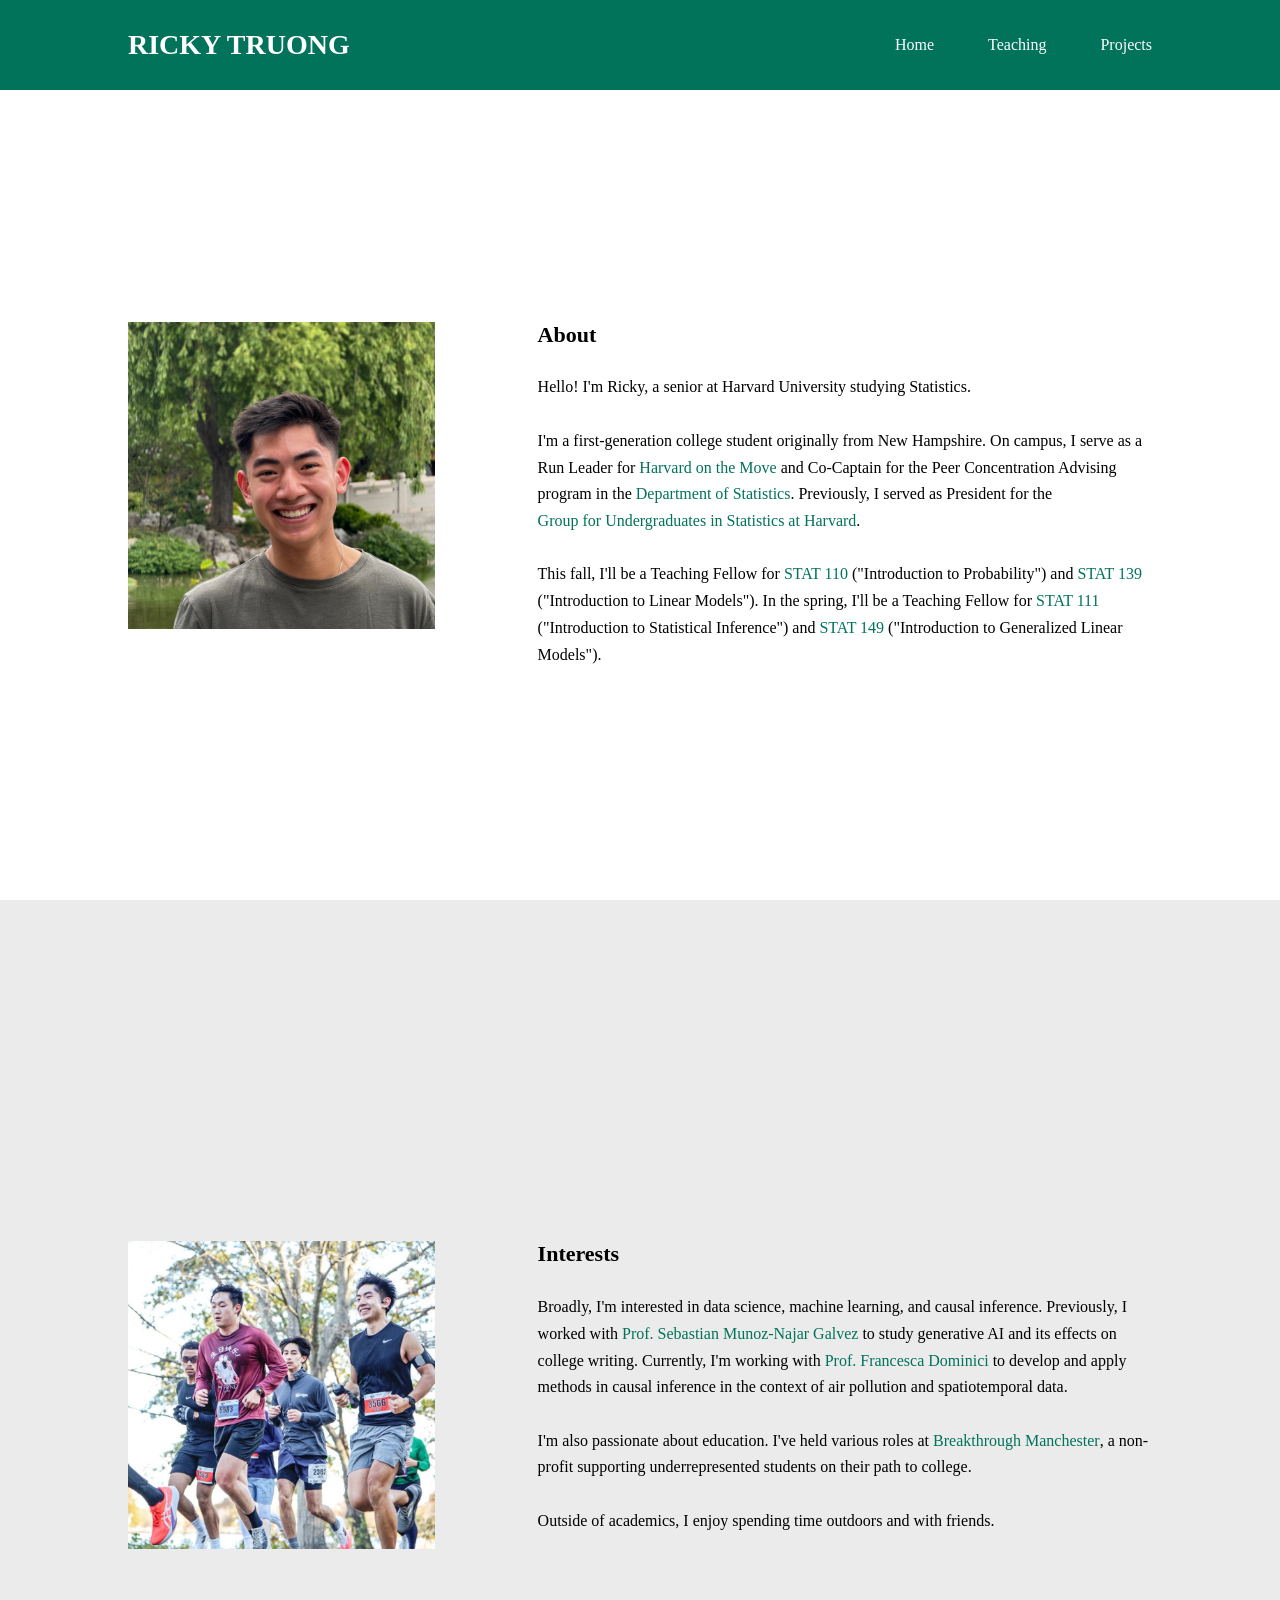
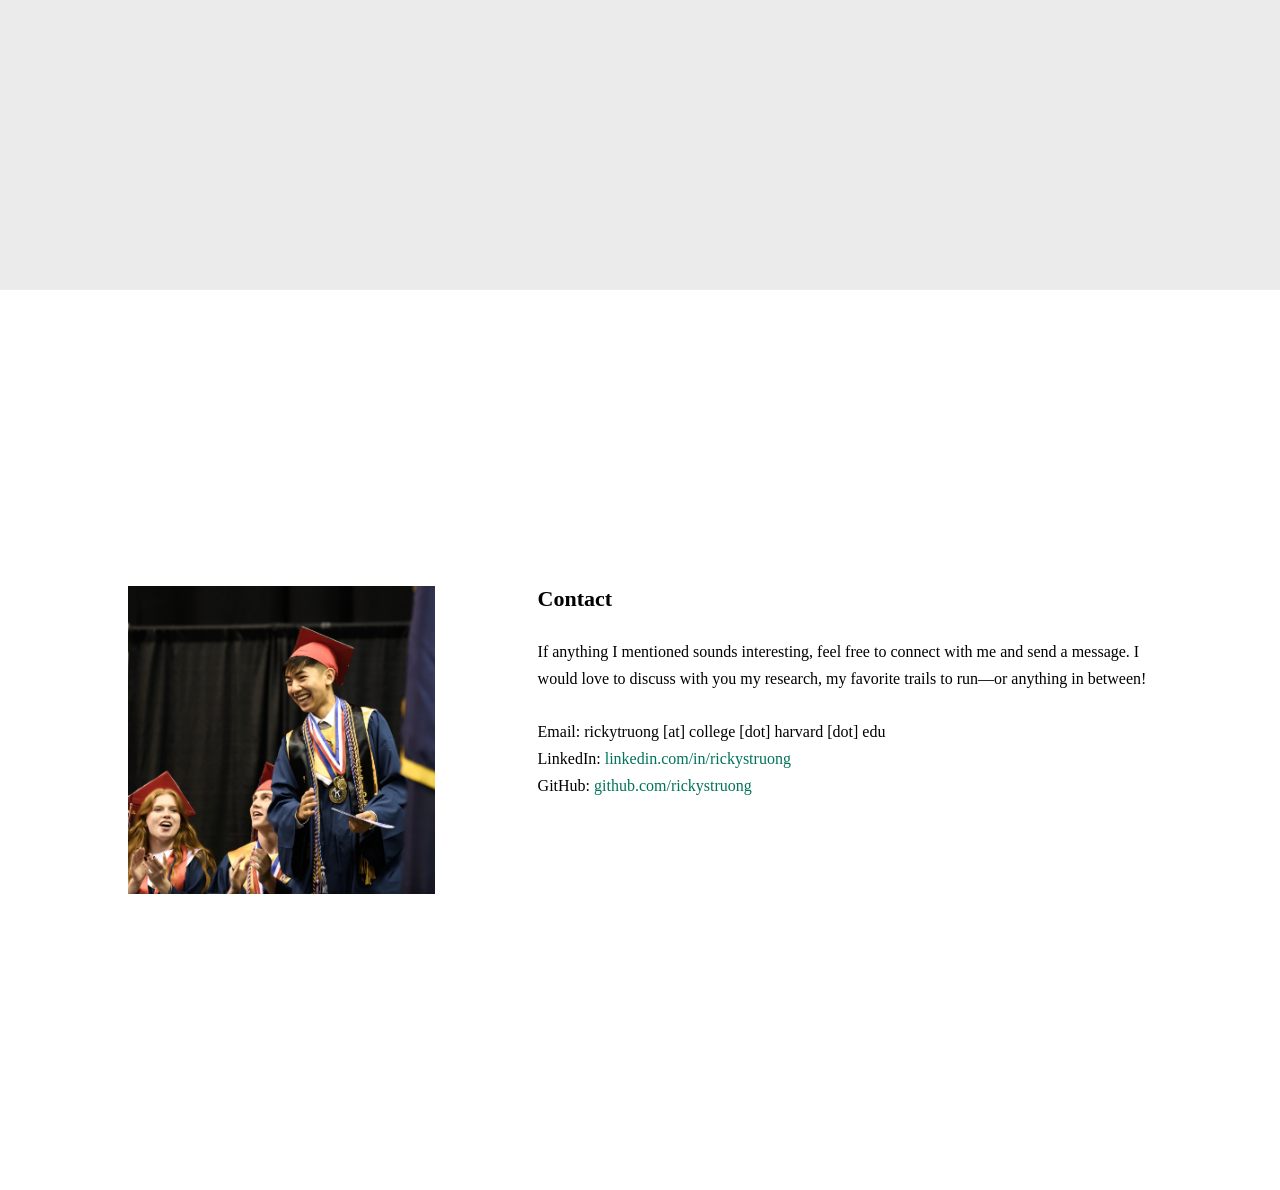
==== commit 8461d9ef: "Add files via upload" ====
--- a/index.html
+++ b/index.html
@@ -21,7 +21,7 @@
         <ul class="nav-link">
           <li><a class="header-link" href="index.html">Home</a></li>
           <li><a class="header-link" href="teaching.html">Teaching</a></li>
-          <li><a class="header-link" href="ricky_truong_public_resume.pdf#zoom=page-fit" target="_blank" rel="noopener noreferrer">Resume</a></li>
+          <li><a class="header-link" href="ricky_truong_public_resume.pdf#zoom=page-fit" target="_blank" rel="noopener noreferrer">Projects</a></li>
         </ul>
       </div>
     </nav>
@@ -49,7 +49,7 @@
           <div class="text">
             <p>
               <br>
-              Hello! I'm Ricky, a junior at Harvard University studying Statistics & Mathematics.
+              Hello! I'm Ricky, a senior at Harvard University studying Statistics.
             </p>
           </div>
         </div>
@@ -60,30 +60,29 @@
               <br>
               I'm a first-generation college student originally from New Hampshire.
               On campus, I serve as a Run Leader for
-              <a class="paragraph-link" href="https://wellness.huhs.harvard.edu/your-wellbeing/physical-activity/harvard-on-the-move/" target="_blank" rel="noopener noreferrer">Harvard on the Move</a>,
-              Content Lead for the
-              <a class="paragraph-link" href="https://hodp.org/" target="_blank" rel="noopener noreferrer">Harvard Open Data Project</a>,
-              and President for the
+              <a class="paragraph-link" href="https://wellness.huhs.harvard.edu/harvard-on-the-move" target="_blank" rel="noopener noreferrer">Harvard on the Move</a>
+              and Co-Captain for the Peer Concentration Advising program in the
+              <a class="paragraph-link" href="https://statistics.fas.harvard.edu/" target="_blank" rel="noopener noreferrer">Department of Statistics</a>.
+              Previously, I served as President for the
               <a class="paragraph-link" href="https://gushclub.org/" target="_blank" rel="noopener noreferrer">Group for Undergraduates in Statistics at Harvard</a>.
-              I'm also a Peer Concentration Advisor for the 
-              <a class="paragraph-link" href="https://statistics.fas.harvard.edu/" target="_blank" rel="noopener noreferrer">Department of Statistics</a>.
-            </p>
-          </div>
-        </div>
-        <!-- Text -->
-        <div class="hidden">
-          <div class="text">
-            <p>
-              <br>
-              This fall, I'm a Teaching Fellow for
-              <a class="paragraph-link" href="https://qrd.college.harvard.edu/directory/stat-100/" target="_blank" rel="noopener noreferrer">STAT 100</a>
-              ("Introduction to Statistics and Data Science").
+            </p>
+          </div>
+        </div>
+        <!-- Text -->
+        <div class="hidden">
+          <div class="text">
+            <p>
+              <br>
+              This fall, I'll be a Teaching Fellow for
+              <a class="paragraph-link" href="https://stat110.hsites.harvard.edu/" target="_blank" rel="noopener noreferrer">STAT 110</a>
+              ("Introduction to Probability") and
+              <a class="paragraph-link" href="https://qrd.college.harvard.edu/directory/stat-139/" target="_blank" rel="noopener noreferrer">STAT 139</a>
+              ("Introduction to Linear Models").
               In the spring, I'll be a Teaching Fellow for
               <a class="paragraph-link" href="https://qrd.college.harvard.edu/directory/stat-111/" target="_blank" rel="noopener noreferrer">STAT 111</a>
-              ("Introduction to Statistical Inference").
-              In these role, I've developed
-              <a class="paragraph-link" href="teaching.html" rel="noopener noreferrer">supplementary material</a>,
-              including notes and practice problems.
+              ("Introduction to Statistical Inference") and
+              <a class="paragraph-link" href="https://qrd.college.harvard.edu/directory/stat-149/" target="_blank" rel="noopener noreferrer">STAT 149</a>
+              ("Introduction to Generalized Linear Models").
             </p>
           </div>
         </div>
